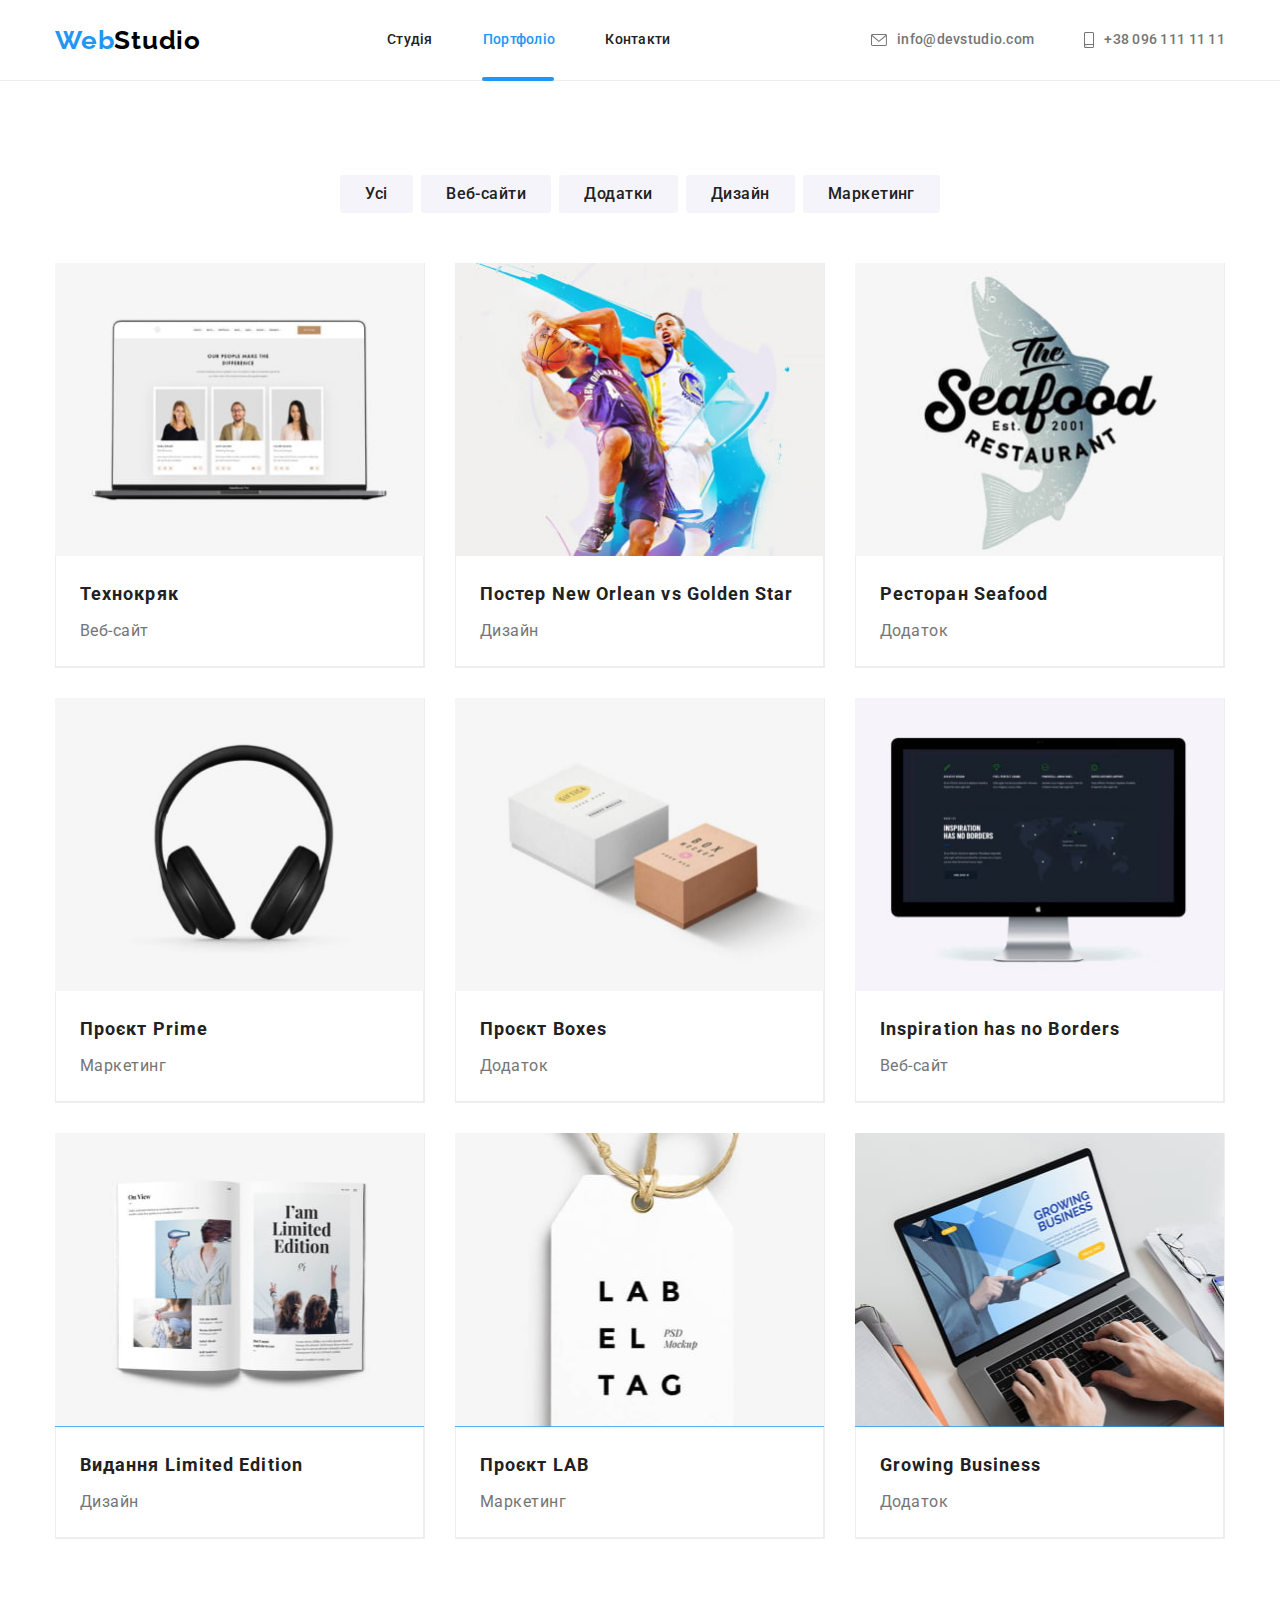
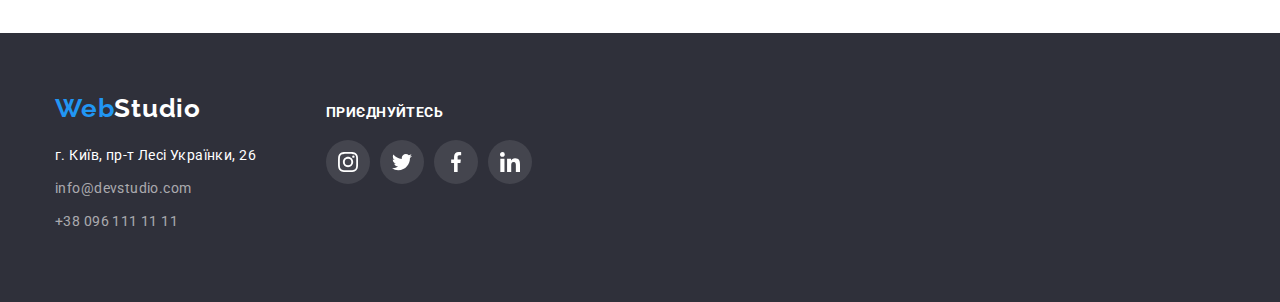
==== portfolio.html @ 69a60089 "перенесення даних" ====
<!DOCTYPE html>
<html lang="uk">
<head>
    <meta charset="UTF-8">
    <meta http-equiv="X-UA-Compatible" content="IE=edge">
    <meta name="viewport" content="width=device-width, initial-scale=1.0">
    <link rel="preconnect" href="https://fonts.googleapis.com">
    <link rel="preconnect" href="https://fonts.gstatic.com" crossorigin>
    <link href="https://fonts.googleapis.com/css2?family=Raleway:wght@700&family=Roboto:wght@400;500;700;900&display=swap" rel="stylesheet">
    <link rel="stylesheet" href="https://cdnjs.cloudflare.com/ajax/libs/modern-normalize/1.1.0/modern-normalize.min.css" integrity="sha512-wpPYUAdjBVSE4KJnH1VR1HeZfpl1ub8YT/NKx4PuQ5NmX2tKuGu6U/JRp5y+Y8XG2tV+wKQpNHVUX03MfMFn9Q==" crossorigin="anonymous" referrerpolicy="no-referrer" />
    <link rel="stylesheet" href="css/style.css">
    <title>Portfolio</title>
</head>
<body>
     <!--site header-->
     <header class="page-header">
      <div class="container main-nav">
         <nav class="nav">
            <a href="./index.html" class="logo">
                <span class="accent">Web</span>Studio
            </a>
            <ul class="site-nav list">
                <li class="item"><a href="./index.html" class="link">Студія</a></li>
                <li class="item"><a href="" class="link current">Портфоліо</a></li>
                <li class="item"><a href="" class="link">Контакти</a></li>
            </ul>  
        </nav> 
        <ul class="auth-nav list">
         <li class="item"><a href="mailto:info@devstudio.com" class="link"><svg class="conect-icon" width="16" height="12"><use href="./img/icons.svg#icon-email"></use></svg>info@devstudio.com</a></li>
         <li class="item"><a href="tel:+380961111111" class="link"><svg class="conect-icon" width="10" height="16"><use href="./img/icons.svg#icon-smartphone"></use></svg>+38 096 111 11 11</a></li>
        </ul>
      </div>  
     </header> 
    <!--portfolio-->
 <main>
    <section class="visually">
      <div class="container">
            <h1 class="visually-hidden">портфоліо</h1>
         <ul class="list buttons">
          <li class="item"><button type="button" class="button">Усі</button></li>
          <li class="item"><button type="button" class="button">Веб-сайти</button></li>
          <li class="item"><button type="button" class="button">Додатки</button></li>
          <li class="item"><button type="button" class="button">Дизайн</button></li>
          <li class="item"><button type="button" class="button">Маркетинг</button></li>
         </ul>
         <ul class="works list">
            <li class="item">
               <a href="#" class="items product">
                <div class="description">
                <img src="img/imgp1.jpeg" alt="Технокряк" width="370">
                  <p class="text-description">Ресурс пропонує комплексні пропозиції з різним рівнем функціоналу та сервісів. Все це дозволить відвідувачу отримати вичерпні відомості про компанію чи приватну особу.</p>
                </div>
                <div class="features">
                  <h2 class="title fotos">Технокряк</h2>
                  <p class="text">Веб-сайт</p>
                </div>
               </a> 
            </li>
            <li class="item">
               <a href="#" class="items product">
                <div class="description">
                <img src="img/imgp2.jpeg" alt="Постер New Orlean vs Golden Star" width="370">
                  <p class="text-description">Ресурс пропонує комплексні пропозиції з різним рівнем функціоналу та сервісів. Все це дозволить відвідувачу отримати вичерпні відомості про компанію чи приватну особу.</p>
                </div>
                  <div class="features">
                  <h2 class="title fotos">Постер New Orlean vs Golden Star</h2>
                  <p class="text">Дизайн</p>
                </div>
               </a> 
            </li>
            <li class="item">
               <a href="#" class="items product">
                <div class="description">
                <img src="img/imgp3.jpeg" alt="Ресторан Seafood" width="370">
                  <p class="text-description">Ресурс пропонує комплексні пропозиції з різним рівнем функціоналу та сервісів. Все це дозволить відвідувачу отримати вичерпні відомості про компанію чи приватну особу.</p>
                </div>
                  <div class="features">
                  <h2 class="title fotos">Ресторан Seafood</h2>
                <p class="text">Додаток</p>
                </div>
               </a>  
            </li>
            <li class="item">
               <a href="#" class="items product">
                <div class="description">
                <img src="img/imgp4.jpeg" alt="Проєкт Prime" width="370">
                  <p class="text-description">Ресурс пропонує комплексні пропозиції з різним рівнем функціоналу та сервісів. Все це дозволить відвідувачу отримати вичерпні відомості про компанію чи приватну особу.</p>
                </div>
                  <div class="features">
                  <h2 class="title fotos">Проєкт Prime</h2>
                <p class="text">Маркетинг</p>
                </div>
               </a> 
            </li>
            <li class="item">
               <a href="#" class="items product">
                <div class="description">
                <img src="img/imgp5.jpeg" alt="Проєкт Boxes" width="370">
                  <p class="text-description">Ресурс пропонує комплексні пропозиції з різним рівнем функціоналу та сервісів. Все це дозволить відвідувачу отримати вичерпні відомості про компанію чи приватну особу.</p>
                </div>
                  <div class="features">
                  <h2 class="title fotos">Проєкт Boxes</h2>
                <p class="text">Додаток</p>
                </div>
               </a> 
            </li>
            <li class="item">
               <a href="#" class="items product">
                <div class="description">
                <img src="img/imgp6.jpeg" alt="Inspiration has no Borders" width="370">
                  <p class="text-description">Ресурс пропонує комплексні пропозиції з різним рівнем функціоналу та сервісів. Все це дозволить відвідувачу отримати вичерпні відомості про компанію чи приватну особу.</p>
                </div>
                  <div class="features">
                  <h2 class="title fotos">Inspiration has no Borders</h2>
                <p class="text">Веб-сайт</p>
                </div>
               </a> 
            </li>
            <li class="item">
               <a href="#" class="items product">
                <div class="description">
                <img src="img/imgp7.jpeg" alt="Видання Limited Edition" width="370">
                  <p class="text-description">Ресурс пропонує комплексні пропозиції з різним рівнем функціоналу та сервісів. Все це дозволить відвідувачу отримати вичерпні відомості про компанію чи приватну особу.</p>
                </div>
                  <div class="features">
                  <h2 class="title fotos">Видання Limited Edition</h2>
                <p class="text">Дизайн</p>
                </div>
               </a> 
            </li>
            <li class="item">
               <a href="#" class="items product">
                <div class="description">
                <img src="img/imgp8.jpeg" alt="Проєкт LAB" width="370">
                  <p class="text-description">Ресурс пропонує комплексні пропозиції з різним рівнем функціоналу та сервісів. Все це дозволить відвідувачу отримати вичерпні відомості про компанію чи приватну особу.</p>
                </div>
                  <div class="features">
                  <h2 class="title fotos">Проєкт LAB</h2>
                <p class="text">Маркетинг</p>
                </div>
               </a> 
            </li>
            <li class="item">
               <a href="#" class="items product">
                <div class="description">
                <img src="img/imgp9.jpeg" alt="Growing Business" width="370">
                  <p class="text-description">Ресурс пропонує комплексні пропозиції з різним рівнем функціоналу та сервісів. Все це дозволить відвідувачу отримати вичерпні відомості про компанію чи приватну особу.</p>
                </div>
                  <div class="features">
                  <h2 class="title fotos">Growing Business</h2>
                <p class="text">Додаток</p>
                </div>
               </a> 
            </li>
        </ul>
      </div>
    </section>
 </main>
 <!--site footer-->
 <footer class="footer">
   <div class="container footer-container">
       <div class="contacts">
           <a href="./index.html" class="logo logofooter"><span class="accent">Web</span>Studio</a>
   <address class="box">
      <ul class="address">
          <li class="item"><a href="https://goo.gl/maps/CPtrU1FHBa2aNyZL9" target="_blank" rel="noopener noreferrer nofollow" class="title link">г. Київ, пр-т Лесі
              Українки, 26</a></li>
          <li class="item"><a href="mailto:info@devstudio.com" class="link">info@devstudio.com</a></li>
          <li class="item"><a href="tel:+380961111111" class="link">+38 096 111 11 11</a></li>
      </ul>
   </address>   
       </div>
       <div class="socials">
           <p class="title">приєднуйтесь</p>
           <ul class="footer-icon">
               <li class="item"> <a href="" class="link"><svg class="icons" width="20" height="20">
                   <use href="./img/icons.svg#icon-instagram"></use>
               </svg></a></li>
               <li class="item"><a href="" class="link"><svg class="icons" width="20" height="20">
                   <use href="./img/icons.svg#icon-twitter"></use>
               </svg></a></li>
               <li class="item"><a href="" class="link"><svg class="icons" width="20" height="20">
                   <use href="./img/icons.svg#icon-facebook"></use>
               </svg></a></li>
               <li class="item"><a href="" class="link"><svg class="icons" width="20" height="20">
                   <use href="./img/icons.svg#icon-linkedin"></use>
               </svg></a></li>
           </ul>
       </div>
</div>
</footer>
</body>
</html>
---- css/style.css ----
:root {
    --primary-text-color: #212121;
    --title-text-collor: #757575;
    --title-hero-color: #2F303A;
    --primary-white-color: #FFFFFF;
    --akcent-color: #2196F3;
    --logo-color: #000000;
    --section-color: #F5F4FA;
    --adress-link-color: rgba(255, 255, 255, 0.6);
    --active-button-color: #188CE8;
    --border-header-color: #ECECEC;
    --box-shadow-color: rgba(0, 0, 0, 0.15);
    --border-works-color: #EEEEEE;
    --color-icon: #AFB1B8;
}

html {
    box-sizing: border-box;  
}

*,
*::before,
*::after {
  box-sizing: inherit;
}

* {
    margin: 0;
    padding: 0;
    list-style: none;
    box-sizing: border-box;
}

body {
    background-color: var(--primary-white-color);
    font-family: 'Roboto', sans-serif;
    color: var(--primary-text-color);

    margin: 0;
}

img {
    display: block;
    max-width: 100%;
    height: auto;
  }

.list {
    list-style: none;
    padding: 0;
    margin: 0;
}

header {
    border-bottom: 1px solid var(--border-header-color);
}

h1, h2, h3, h4, h5, h6 {
    margin: 0;
}

.container {
    width: 1200px;
    padding-left: 15px;
    margin: 0 auto;
    padding-right: 15px;
}

.box {
    margin: 0 auto;
}

/* Main nav */

.main-nav {
    display: flex;
    align-items: center;
}

.picture {
    max-width: 1600px;
    height: 600px;
    margin-left: auto;
    margin-right: auto;
    background-image: linear-gradient(rgba(47, 48, 58, 0.4), rgba(47, 48, 58, 0.4)), url('../img/Imgi1.jpeg');
    background-position: center; 
}

/* Logo */

.logo {
     margin-right: 93px; 

    color: var(--logo-color);
    font-family: 'Raleway', sans-serif; 

    font-weight: 700;
    font-size: 26px;
    line-height: 1.19;
    letter-spacing: 0.03em;
    text-decoration: none;
}
.accent {
    color: var(--akcent-color);
}

/* site nav */
.nav {
    display: flex;
    align-items: center;
}

.site-nav {
    display: flex;
    margin-left: 93px;
}

.site-nav .link {
    position: relative;
    display: block;
    padding-top: 32px;
    padding-bottom: 32px;

    color: var(--primary-text-color);

    font-weight: 500;
    font-size: 14px;
    line-height: 1.14;
    letter-spacing: 0.02em;
    text-decoration: none;

    transition: color 250ms cubic-bezier(0.4, 0, 0.2, 1);
}

.site-nav .link:hover,
.site-nav .link:focus {
    color: var(--akcent-color);
}

.site-nav .current {
    color: var(--akcent-color);
}

.current::after {
    content: '';

    position: absolute;
    left: 0;
    bottom: 0;

    display: block;
    width: 100%;
    height: 4px;
    background: var(--akcent-color);
    border-radius: 2px;
    margin: -1px;

    /* opacity: 0; */
    transition: opacity 250ms cubic-bezier(0.4, 0, 0.2, 1);
}

/* .site-nav .link:hover::after {
    opacity: 1;
} */

.auth-nav {
    display: flex;
    margin-left: auto;
}

.auth-nav .item + .item {
    margin-left: 50px;
}

.auth-nav .link {
    display: flex;
    color: var(--title-text-collor);
    align-items: center;
    font-weight: 500;
    font-size: 14px;
    line-height: 1.14;
    letter-spacing: 0.02em;
    text-decoration: none;
    padding-top: 32px;
    padding-bottom: 32px;

    transition: color 250ms cubic-bezier(0.4, 0, 0.2, 1);
}

.auth-nav .link:hover,
.auth-nav .link:focus {
    color: var(--akcent-color);
}  

.site-nav .item + .item {
    margin-left: 50px;
}

.conect-icon {
    margin-right: 10px;
    fill: currentColor;

    transition: background-color 250ms cubic-bezier(0.4, 0, 0.2, 1);
}

.conect-icon:hover, 
.conect-icon:focus {
    color: var(--akcent-color);
} 

/* Hero */

.hero {
    background-color: var(--title-hero-color);
    text-align: center;
    padding: 200px 0;
    list-style: none;
    outline: 2px solid var(--title-hero-color);
}

.hero-title {
    margin-top: 0;
    margin-bottom: 30px;
    max-width: 696px;
    margin-left: auto;
    margin-right: auto;

    color: var(--primary-white-color);

    font-weight: 900;
    font-size: 44px;
    line-height: 1.36;
    text-align: center;
    letter-spacing: 0.06em;
    text-transform: uppercase;
}

/* Section */ 

.section {
    padding-top: 0;
    padding-bottom: 94px;
}
.inner {
    background-color: var(--section-color);
    margin: 0 auto;
    padding-bottom: 94px;
    padding-top: 94px;
}

.section-title {
    padding-top: 0;
    margin-bottom: 50px;
    text-align: center;
    flex-wrap: wrap;

    color: var(--primary-text-color);
    
    font-weight: 700;
    font-size: 36px;
    line-height: 1.17;
    
    letter-spacing: 0.03em;
}

.image-link {
    position: relative;
}

.image-text {
    display: flex;
    justify-content: center;
    align-items: center;
    position: absolute;
    width: 100%;
    height: 70px;
    

    font-family: 'Roboto', sans-serif;
    font-weight: 700;
    font-size: 14px;
    bottom: 0;
    right: 0;
    line-height: 16px;
    letter-spacing: 0.03em;
    text-transform: uppercase;

    background-color: rgba(47, 48, 58, 0.8);
    color: var(--primary-white-color);
    
}

/* Aside */

.aside {
    display: flex;
    align-items: center;
    justify-content: center;
    margin-top: 16px;
    gap: 10px;
}

.aside .item {
    display: flex;
    width: 44px;
    height: 44px;
} 

.aside .link {
    display: flex;
    width: 100%;
    height: 100%;
    color: var(--color-icon);
    border-radius: 50%;
    background-size: contain;
    align-items: center;
    justify-content: center;

    transition: background-color 250ms cubic-bezier(0.4, 0, 0.2, 1);
}

.icon {
    fill: currentColor;
    transition: background-color 250ms cubic-bezier(0.4, 0, 0.2, 1), fill 250ms;
}

.aside .link:hover,
.aside .link:focus {
    color: var(--primary-white-color);
    background-color: var(--akcent-color);
}  

.icon-link {
    transition: background-color 250ms cubic-bezier(0.4, 0, 0.2, 1), fill 250ms;
}

.icon-link:hover,
.icon-link:focus {
    color: var(--primary-white-color);
} 

.caption {
    padding-top: 94px;
}

.imgs {
    display: flex;
    gap: 30px;
}

/* Visually */

.visually {
    padding-top: 94px;
    padding-bottom: 94px;
}

.visually-hidden {
    position: absolute;
     white-space: nowrap;
     width: 1px;
     height: 1px;
     overflow: hidden;
     border: 0;
     padding: 0;
     clip: rect(0 0 0 0);
     clip-path: inset(50%);
     margin: -1px;
   }   

/* Features */

.feature-list {
    display: flex;
    gap: 30px;
}

.feature-list .item {
    flex-basis: calc((100% - 90px) / 4);
}

.feature-list .title {
    margin-bottom: 10px;

    color: var(--primary-text-color);

    font-weight: 700;
    font-size: 14px;
    line-height: 1.17;
    text-transform: uppercase;
}

.feature-list .text {
    color: var(--title-text-collor);

    font-size: 14px;
    line-height: 1.71;
    letter-spacing: 0.03em;
}

.thumb {
    width: 270px;
    height: 120px;
    background-color: var(--section-color);
    margin-bottom: 30px;
}

.thumb-icon {
   margin: 25px 100px;
}

/* Work */
.work-list .title {
    color: var(--primary-text-color);

    font-weight: 500;
    font-size: 16px;
    line-height: 1.17;
    text-align: center;
    letter-spacing: 0.03em;
}

.work-list .text {
    color: var(--title-text-collor);

    font-size: 16px;
    line-height: 1.17;
    text-align: center;
    letter-spacing: 0.03em;
}

.work-list .item {
    background-color: var(--primary-white-color);
    flex-basis: calc((100% - 90px) / 4);
}

.icon-link {
    fill: currentColor;
}

.team {
    gap: 30px;
    display: flex;
} 
.benefits {
    padding-top: 30px;
    padding-bottom: 30px;
    border-left: 1px solid var(--border-works-color);
    border-right: 1px solid var(--border-works-color);
    border-bottom: 1px solid var(--border-works-color); 
    border-radius: 0px 0px 4px 4px;
}

.benefits .title {
    margin-bottom: 10px;
}

/* Button */

.button {
    border: none;
    border-radius: 4px;
    color: var(--primary-white-color);
    background-color: var(--akcent-color);

    font-family: inherit;
    cursor: pointer;
    font-weight: 700;
    font-size: 16px;
    line-height: 1.88;
    display: flex;
    align-items: center;
    text-align: center;
    letter-spacing: 0.06em;

    display: inline-block;
    padding: 10px 32px;  
    min-width: 216px;
    vertical-align: bottom;

    transition: background-color 250ms cubic-bezier(0.4, 0, 0.2, 1);
}

.button:hover,
.button:focus {
    color: var(--primary-white-color);
    background-color: var(--active-button-color);
    box-shadow: 0px 4px 4px var(--box-shadow-color);
}

.list .button {
    color: var(--primary-text-color);
    background-color: var(--section-color);

    font-family: inherit;
    cursor: pointer;
    font-weight: 500;
    font-size: 16px;
    line-height: 1.62;
    text-align: center;
    letter-spacing: 0.03em;

    display: inline-block;
    border-style: none;
    padding: 6px 25px;
    min-width: 73px;
    border-radius: 3px;
    vertical-align: bottom;

    transition: background-color 250ms cubic-bezier(0.4, 0, 0.2, 1), color 250ms cubic-bezier(0.4, 0, 0.2, 1);
}

.list .button:hover,
.list .button:focus {
    display: inline-block;
    color: var(--primary-white-color);
    background-color: var(--akcent-color);

    border-radius: 4px;
    }

.backdrop {
    position: fixed;
    top: 0;
    left: 0;
    width: 100%;
    height: 100%;
    background-color: rgba(0, 0, 0, 0.2);

    transition: opacity 250ms cubic-bezier(0.4, 0, 0.2, 1), visibility 250ms cubic-bezier(0.4, 0, 0.2, 1);
}  

.backdrop.is-hidden {
    opacity: 0;
    pointer-events: none;
}

.modal {
    position: absolute;
    top: 50%;
    left: 50%;
    transform: translate(-50%, -50%);

    min-height: 581px;
    min-width: 528px;

    background:var(--primary-white-color);
    box-shadow: 0px 1px 3px rgba(0, 0, 0, 0.12), 0px 1px 1px rgba(0, 0, 0, 0.14), 0px 2px 1px rgba(0, 0, 0, 0.2);
    border-radius: 4px;

    transition: transform 250ms cubic-bezier(0.4, 0, 0.2, 1), opacity 250ms cubic-bezier(0.4, 0, 0.2, 1); 
}

.modal-icon {
    position: absolute;
    top: 8px;
    right: 8px;
}

.modal-text {
    font-family: 'Roboto', sans-serif;
    font-weight: 700;
    font-size: 20px;
    line-height: 23px;
    text-align: center;
    letter-spacing: 0.03em;

    color: var(--primary-text-color);
   
    margin: 40px 12px 40px 40px;
}

.input {
    padding: 8px;
    font-family: inherit;
  }
  
  .label {
    display: flex;
    flex-direction: column;
    position: absolute;
    margin-bottom: 8px;
  }

.modal-button {
    position: absolute;
    display: inline-flex;
    font-size: inherit;
    cursor: pointer;
    padding: 10px 52px;

    border: none;
    color: var(--primary-white-color);
    background-color: var(--akcent-color);
    box-shadow: 0px 4px 4px rgba(0, 0, 0, 0.15);
    border-radius: 4px;
    transition: background-color 250ms cubic-bezier(0.4, 0, 0.2, 1);
}  
  
.modal-button:hover,
.modal-button:focus {
    background-color: var(--active-button-color);
  }
   
.buttons {
    display: flex;
    margin-bottom: 50px;
    justify-content: center;
    border: none;
}    

.buttons .item + .item {
    margin-left: 8px;
}

.current {
    justify-content: center;
    display: flex;
    align-items: center;
} 

/* Works */
.works {
    display: flex;
    flex-wrap: wrap;
    gap: 30px;
}

.works .title {
    color: var(--primary-text-color);
    
    font-weight: 700;
    font-size: 18px;
    line-height: 2;
    letter-spacing: 0.06em;
    text-decoration: none;
}

.works .text {
    color: var(--title-text-collor);

    font-size: 16px;
    line-height: 1.88;
    letter-spacing: 0.03em;
    text-decoration: none;
}

.works .item {
     width: calc((100% - 60px) / 3);

    display: inline-block;
   
    border-right: 1px solid var(--border-works-color);
    border-bottom: 1px solid var(--border-works-color);  
    padding-right: auto;
    padding-left: auto;
}

.works .items:hover,
.works .items:focus {
    box-shadow: 0px 1px 1px rgba(0, 0, 0, 0.12), 0px 4px 4px rgba(0, 0, 0, 0.06), 1px 4px 6px rgba(0, 0, 0, 0.16);
}

.features {
    padding: 20px 24px;
    border-left: 1px solid var(--border-works-color);
    border-right: 1px solid var(--border-works-color);
    border-bottom: 1px solid var(--border-works-color); 
}

.fotos {
    margin-bottom: 4px;
}

.works .item:nth-last-child(-n + 3) {
    margin-bottom: 0;
} 

.works .items {
    display: block;
    text-decoration: none; 

    transition: background-color 250ms cubic-bezier(0.4, 0, 0.2, 1);
}

.description {
    overflow: hidden;
    position: relative;
    transition: transform 250ms cubic-bezier(0.4, 0, 0.2, 1);
}

.text-description {
    position: absolute;
    padding: 63px 24px;
  
    bottom: 0;
    right: 0;

    font-family: 'Roboto', sans-serif;
    font-weight: 400;
    font-size: 18px;
    line-height: 28px;
    /* or 156% */
    letter-spacing: 0.03em;
    text-transform: none;
   
    color: var(--primary-white-color);
     /* opacity: 0;  */
     transform: translateY(100%);
    

     transition: transform 250ms cubic-bezier(0.4, 0, 0.2, 1);
}

.description::before {
    display: inline-block;
    position: absolute;
    content: '';
    top: 0;
    left: 0;
    width: 100%;
    height: 100%;
    background: rgba(33, 150, 243, 0.9);
    /* opacity: 0; */
    transform: translateY(100%);

    transition: transform 250ms cubic-bezier(0.4, 0, 0.2, 1);
}

.product {
    transition: transform 250ms cubic-bezier(0.4, 0, 0.2, 1);
}

.product:hover .description::before {
    transform: translateY(0);
    transition: transform 250ms cubic-bezier(0.4, 0, 0.2, 1);
}

.product:hover .text-description {
    transform: translateY(0);
    transition: transform 250ms cubic-bezier(0.4, 0, 0.2, 1);
}

.text-description:hover {
    opacity: 1;
}

.description:hover::before {
    opacity: 1;
}



/* Customers */

.customer {
    padding-top: 94px;
}

.customers {
    display: flex;
    align-items: center;
    justify-content: center;
    gap: 30px;
}

.customers .item {
    display: flex;
    width: 170px;
    height: 92px;
   
    border: 1px solid #AFB1B8;
    border-radius: 4px;

    transition: background-color 250ms cubic-bezier(0.4, 0, 0.2, 1);
}

.customers .link { 
    display: flex;
    width: 100%;
    height: 100%;
    color: var(--color-icon);
    background-size: contain;
    align-items: center;
    justify-content: center;

    transition: background-color 250ms cubic-bezier(0.4, 0, 0.2, 1);
}

.customers .item:hover,
.customers .item:focus {
    width: 170px;
    height: 92px;
   
    border: 1px solid var(--akcent-color);
}   

.customers .link:hover,
.customers .link:focus {
    color: var(--akcent-color);

}



/* Footer */

.footer-container {
    display: flex;
    align-items: baseline;
}

.contacts {
    align-items: baseline;
}

.logofooter {
    display: inline-block;
    margin-right: 0;
    margin-bottom: 20px;
}

.footer {
    padding-top: 60px;
    padding-bottom: 60px;
    margin-right: auto;
    align-items: baseline;
    display: flex;

    background: var(--title-hero-color);
}

.footer .logo {
    color: var(--primary-white-color);
}

.logo .accent {
    color: var(--akcent-color);
}

.address {
    list-style: none;
}

.address .link {
    color: var(--adress-link-color); 

    font-weight: 400;
    font-size: 14px;
    line-height: 1.71;
    letter-spacing: 0.03em;
    text-decoration: none;

    transition: color 250ms cubic-bezier(0.4, 0, 0.2, 1);
}

.address .link:hover,
.address .link:focus {
    color: var(--akcent-color);
}  

.address .title {
    color: var(--primary-white-color);
   
    font-size: 14px;
    line-height: 1.71;
    letter-spacing: 0.03em;
    text-decoration: none;
}

.address .item {
    margin-bottom: 9px;
}

.socials {
    align-items: baseline;
    margin-top: 0;
    margin-right: auto;
    margin-left: 70px;
}

.footer-icon {
    display: flex;
    padding: 0;
    margin: 0;
    list-style: none;
    align-items: center;
    justify-content: center;
    gap: 10px;
}

.socials .title {
    color: var(--primary-white-color);
    font-weight: 700;
    font-size: 14px;
    line-height: 16px;
    letter-spacing: 0.03em;
    text-transform: uppercase;
    margin-bottom: 20px;
}

.footer-icon .item {
    display: flex;
    width: 44px;
    height: 44px;
    
}

.footer-icon .link {
    display: flex;
    padding: 0;
    border: none;
    width: 100%;
    height: 100%;
    color: var(--primary-white-color);
    border-radius: 50%;
    background: rgba(255, 255, 255, 0.1);
   
    gap: 10px;
    background-size: contain;
    align-items: center; 
    justify-content: center; 

    transition: background-color 250ms cubic-bezier(0.4, 0, 0.2, 1);
}

.icons {
    fill: currentColor;
    transition: background-color 250ms cubic-bezier(0.4, 0, 0.2, 1);
}

.footer-icon .link:hover,
.footer-icon .link:focus  {
    background-color: var(--akcent-color);
}

.icons:hover,
.icons:focus {
    color: var(--primary-white-color);
}

.box  {
    font-style: normal;
}
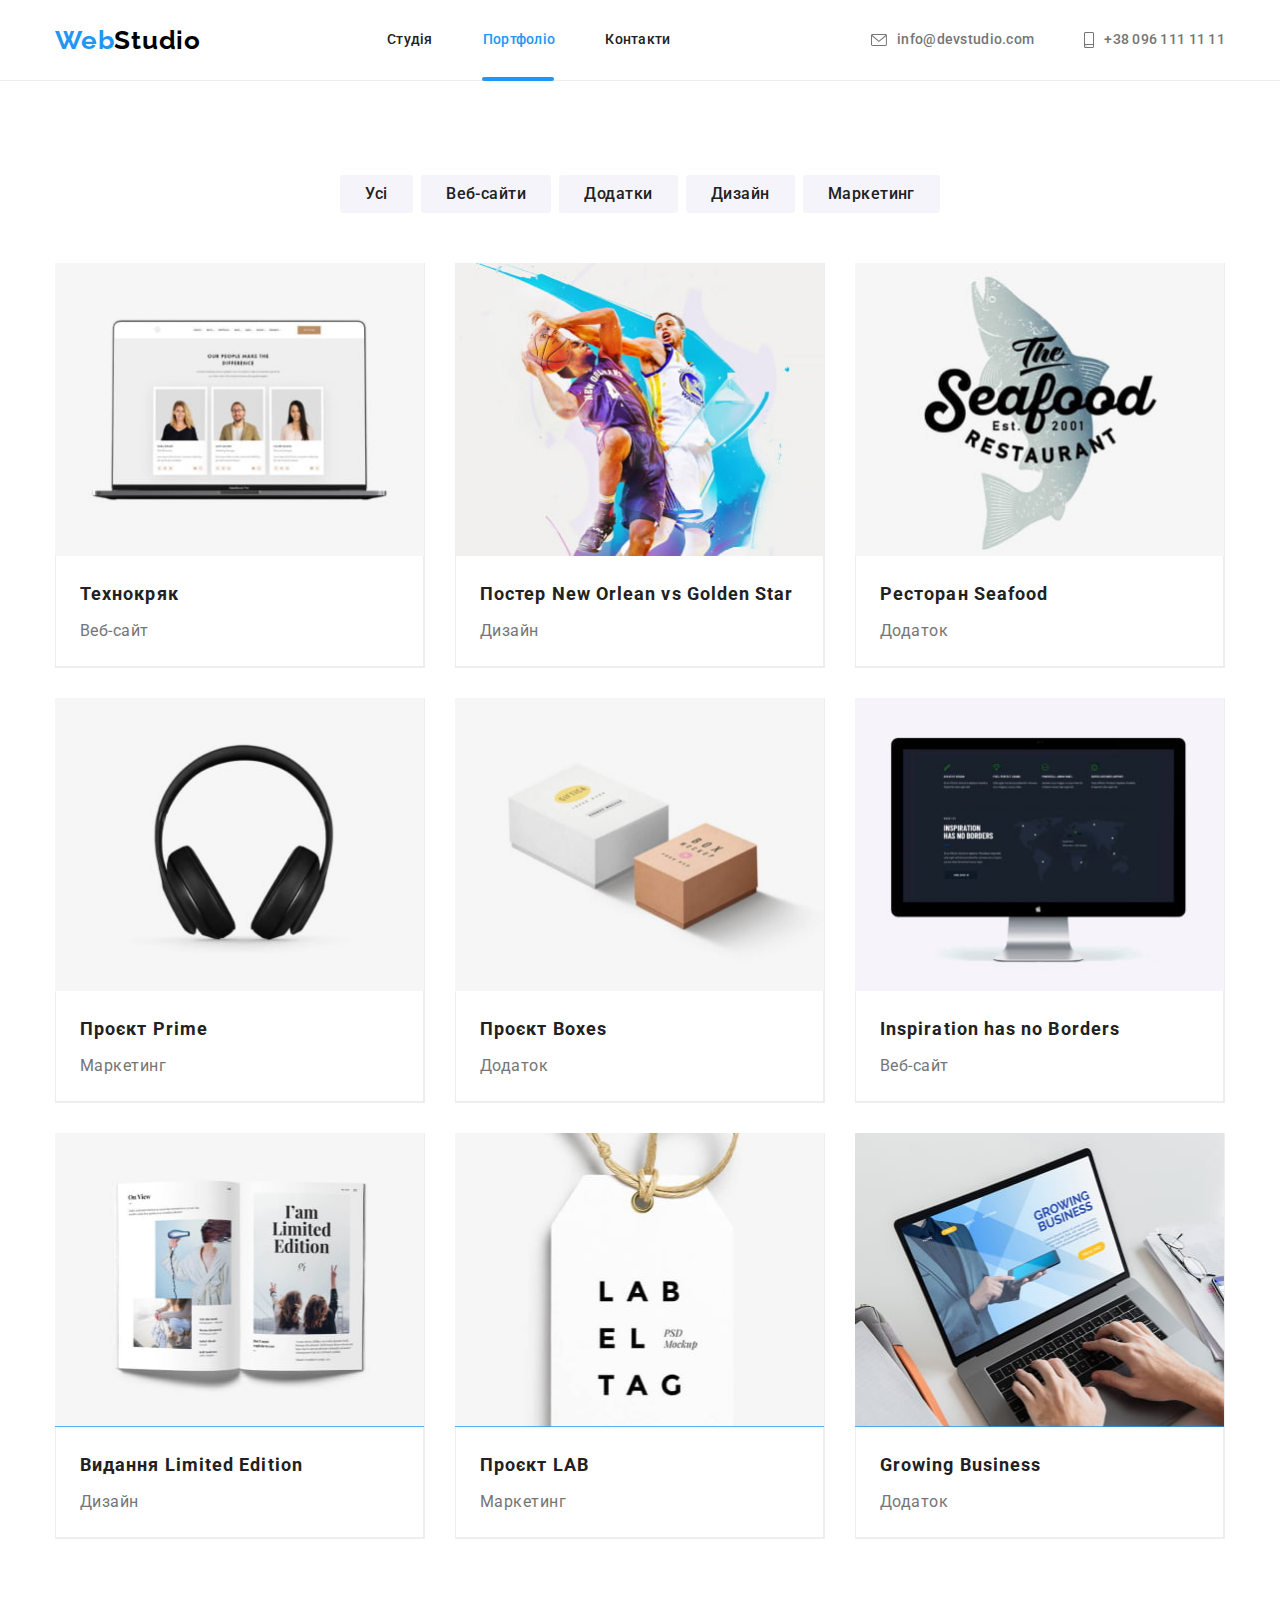
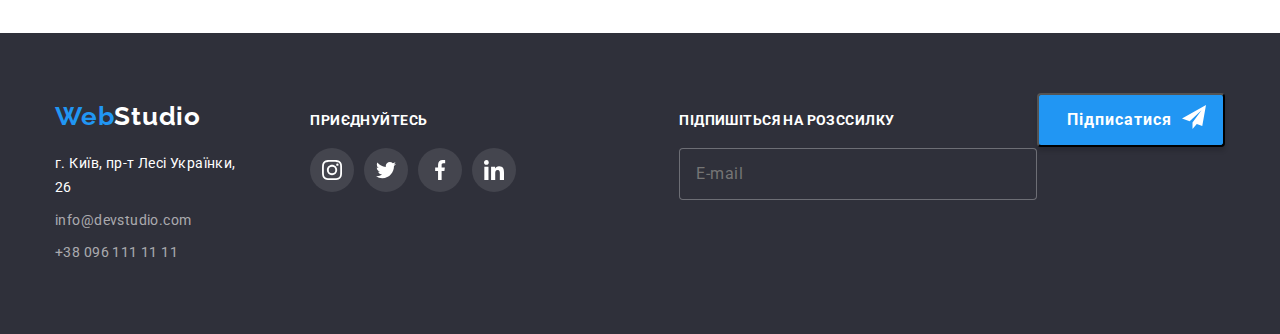
==== commit 43cc8e6c: "форма" ====
--- a/portfolio.html
+++ b/portfolio.html
@@ -187,6 +187,11 @@
                </svg></a></li>
            </ul>
        </div>
+       <div class="form-field socials">
+        <label class="title" for="email">підпишіться на розссилку</label>
+        <input class="form-email" type="email" name="email" id="email" placeholder="E-mail" />
+    </div>
+    <button type="submit" class="footer-button">Підписатися<svg class="footer-icons" width="24" height="24"><use href="./img/icons.svg#icon-icon-send"></use></svg></button>
 </div>
 </footer>
 </body>
--- a/css/style.css
+++ b/css/style.css
@@ -562,25 +562,120 @@
     font-weight: 700;
     font-size: 20px;
     line-height: 23px;
-    text-align: center;
     letter-spacing: 0.03em;
 
     color: var(--primary-text-color);
    
-    margin: 40px 12px 40px 40px;
-}
-
-.input {
-    padding: 8px;
-    font-family: inherit;
-  }
-  
-  .label {
+    margin-top: 40px;
+    margin-bottom: 40px;
+    margin-left: auto;
+    margin-left: auto;
+}
+
+.form {
+    width: 448px;
+    margin-left: auto;
+    margin-right: auto;
+}
+
+.form-field {
+    position: relative;
+    margin-bottom: 10px;
     display: flex;
     flex-direction: column;
+}
+
+.form-input {
+    width: 100%;
+    margin: 0;
+    padding: 11px;
+    padding-left: 42px;
+    border: 1px solid rgba(33, 33, 33, 0.2);
+    border-radius: 4px;
+    text-align: left;
+    font: inherit;
+    color: var(--primary-text-color);
+
+    transition: background-color 250ms cubic-bezier(0.4, 0, 0.2, 1);
+}
+
+.form-field textarea {
+    margin: 0;
+    padding: 12px 16px; 
+}
+
+.form-field textarea::placeholder {
+    font-family: 'Roboto', sans-serif;
+    font-style: normal;
+    font-weight: 400;
+    font-size: 12px;
+    line-height: 14px;
+    letter-spacing: 0.01em;
+
+    color: rgba(117, 117, 117, 0.5);
+}
+
+.form-label {
     position: absolute;
-    margin-bottom: 8px;
-  }
+    margin-bottom: 4px;
+    margin-left: 4px;
+    text-align: left;
+}
+
+.policy-link {
+    color: var(--akcent-color);
+}
+
+.forms-icon {
+    position: absolute;
+    top: 65%;
+    left: 12px;
+    transform: translateY(-50%); 
+    display: inline-block; 
+    fill: currentColor;
+}
+
+.forms-icon:hover, 
+.forms-icon:focus {
+    color: var(--akcent-color);
+}  
+
+.form-input:hover,
+.form-input:focus {
+    width: 448px;
+    height: 40px;
+   
+    border: 1px solid var(--akcent-color);
+}    
+
+.forms-icon {
+    transition: background-color 250ms cubic-bezier(0.4, 0, 0.2, 1);
+}
+
+.form-field:focus-within > .forms-icon {
+    color: var(--akcent-color);
+}
+
+.checkbox {
+    width: 16px;
+    height: 15px;
+    color: var(--primary-text-color);
+    border-radius: 2px;
+}
+
+.checkbox:checked {
+    width: 16px;
+    height: 16px;
+}
+
+.textarea {
+    resize: none;
+}  
+
+.comment {
+    margin: 0;
+    padding: 12px 16px; 
+}
 
 .modal-button {
     position: absolute;
@@ -941,4 +1036,50 @@
 
 .box  {
     font-style: normal;
+}
+
+.form-email {
+    width: 358px;
+    padding: 15px 16px;
+    font-family: 'Roboto', sans-serif;
+    font-weight: 400;
+    font-size: 16px;
+    line-height: 20px;
+     /* identical to box height, or 125% */
+    display: flex;
+    margin-left: 93px;
+    align-items: center;
+    letter-spacing: 0.03em;
+
+    background-color: var(--title-hero-color);
+    color: rgba(255, 255, 255, 0.6);
+    border: 1px solid rgba(255, 255, 255, 0.3);
+    border-radius: 4px;
+}
+
+.footer-button {
+    display: flex;
+    width: 200px;
+    color: var(--primary-white-color);
+    font-family: 'Roboto', sans-serif;
+    font-weight: 700;
+    font-size: 16px;
+    line-height: 30px;
+    /* identical to box height, or 188% */
+    padding: 10px 10px 10px 28px;
+    letter-spacing: 0.06em;
+    background-color: var(--akcent-color);
+    box-shadow: 0px 4px 4px rgba(0, 0, 0, 0.15);
+    border-radius: 4px;
+    transition: background-color 250ms cubic-bezier(0.4, 0, 0.2, 1);
+}
+
+.footer-button:hover,
+.footer-button:focus {
+    background-color: var(--active-button-color);
+}
+
+.footer-icons {
+    color: var(--primary-white-color);
+    margin-left: 10px;
 }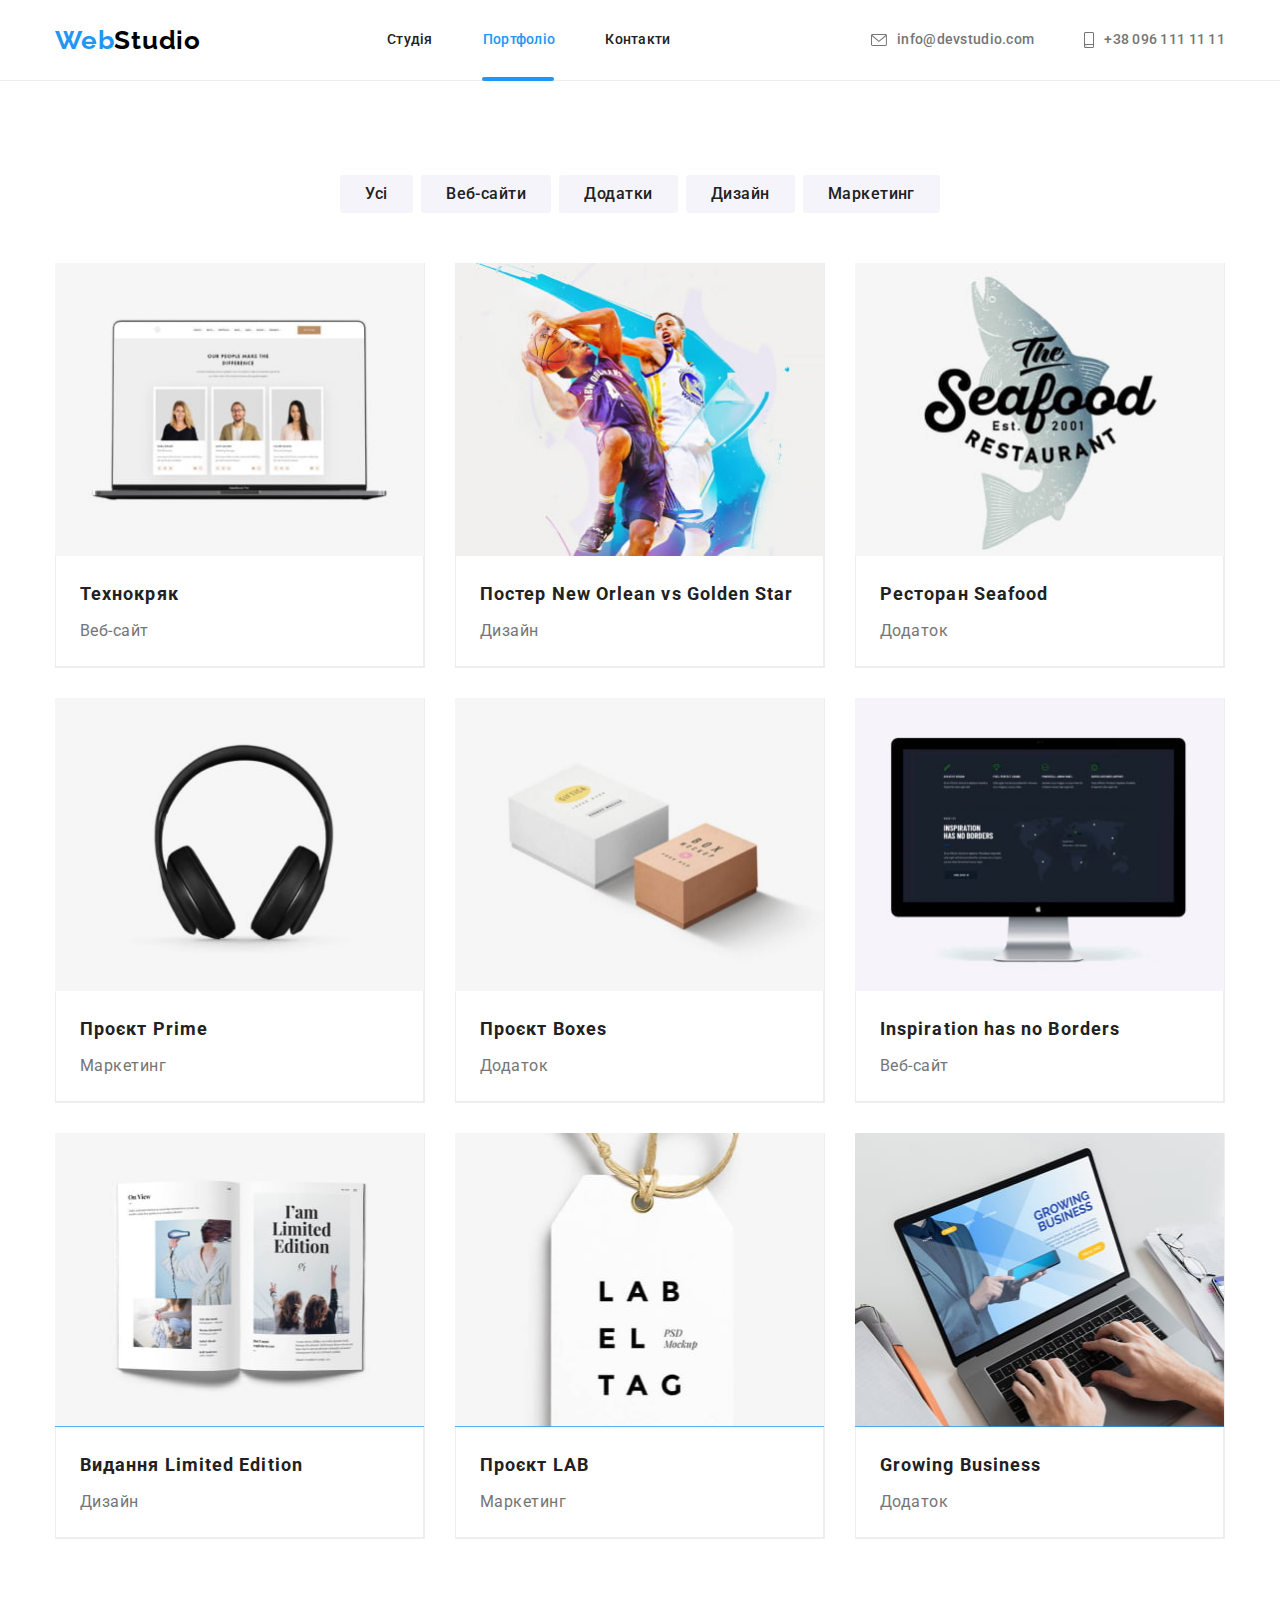
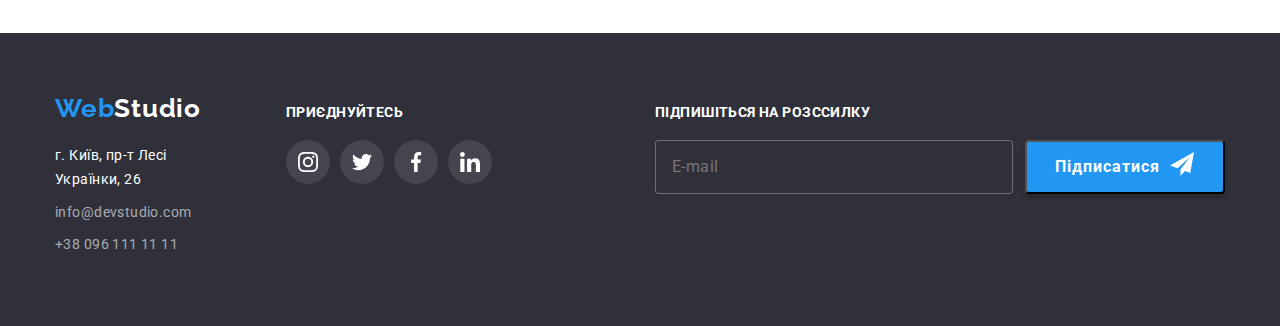
==== commit 82a12458: "вирівнювання футера" ====
--- a/portfolio.html
+++ b/portfolio.html
@@ -187,11 +187,15 @@
                </svg></a></li>
            </ul>
        </div>
-       <div class="form-field socials">
-        <label class="title" for="email">підпишіться на розссилку</label>
-        <input class="form-email" type="email" name="email" id="email" placeholder="E-mail" />
-    </div>
-    <button type="submit" class="footer-button">Підписатися<svg class="footer-icons" width="24" height="24"><use href="./img/icons.svg#icon-icon-send"></use></svg></button>
+       <div class="socials">
+        <label class="form-field title mailing" for="email">
+            підпишіться на розссилку
+        </label>
+        <form class="subscription">
+            <input class="form-email" type="email" name="email" id="email" placeholder="E-mail" />
+            <button type="submit" class="footer-button">Підписатися<svg class="footer-icons" width="24" height="24"><use href="./img/icons.svg#icon-icon-send"></use></svg></button>
+        </form>
+    </div>  
 </div>
 </footer>
 </body>
--- a/css/style.css
+++ b/css/style.css
@@ -985,6 +985,7 @@
 }
 
 .socials .title {
+    display: flex;
     color: var(--primary-white-color);
     font-weight: 700;
     font-size: 14px;
@@ -1071,6 +1072,7 @@
     background-color: var(--akcent-color);
     box-shadow: 0px 4px 4px rgba(0, 0, 0, 0.15);
     border-radius: 4px;
+    margin-left: 12px;
     transition: background-color 250ms cubic-bezier(0.4, 0, 0.2, 1);
 }
 
@@ -1082,4 +1084,16 @@
 .footer-icons {
     color: var(--primary-white-color);
     margin-left: 10px;
+}
+
+.subscription {
+    display: flex;
+}
+
+.mailing {
+    margin-left: 93px;
+}
+
+.form-button {
+    display: flexbox;
 }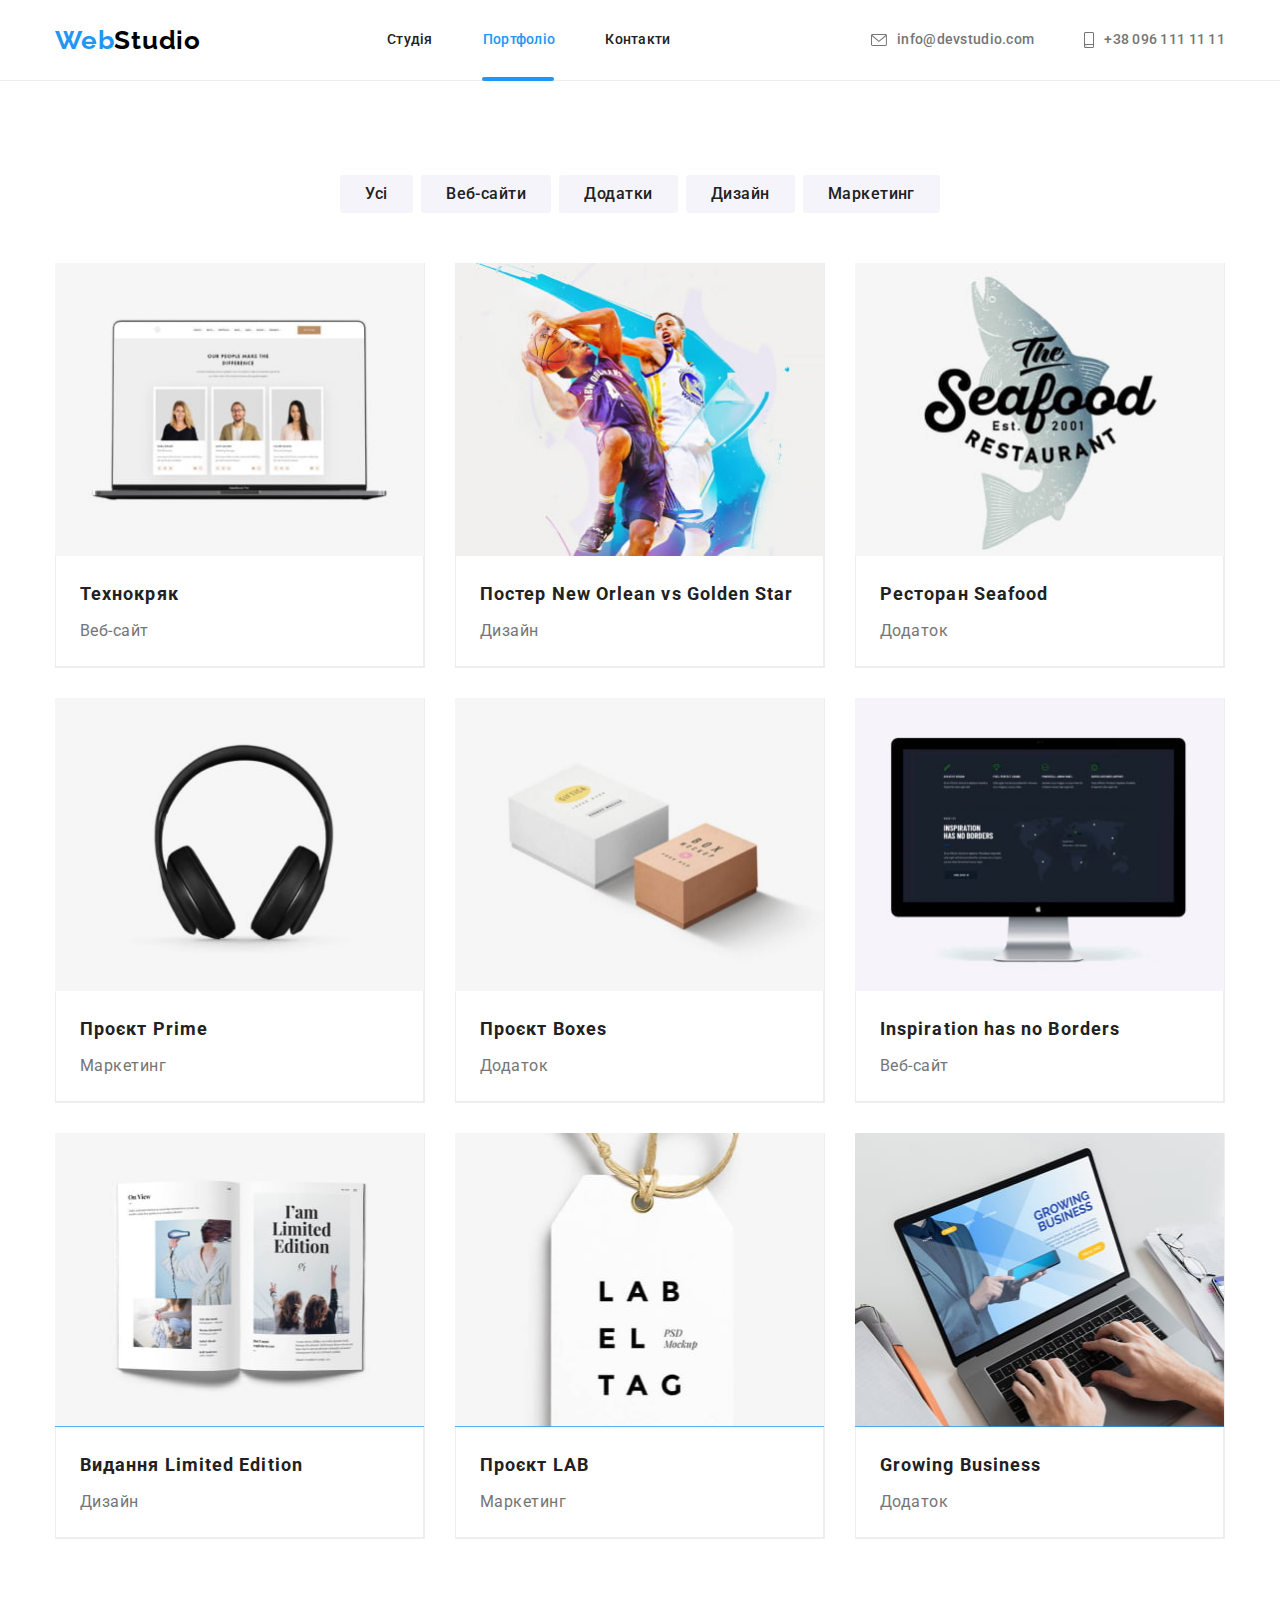
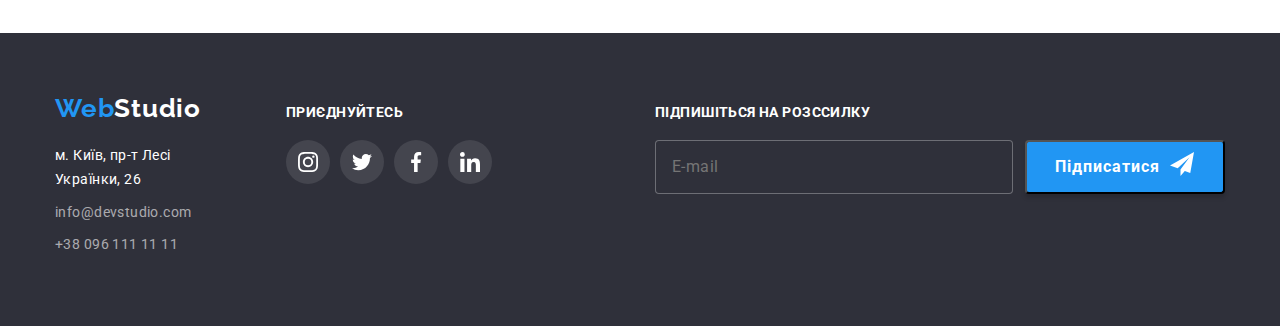
==== commit 8f11a4d9: "кнопка відправити" ====
--- a/portfolio.html
+++ b/portfolio.html
@@ -163,7 +163,7 @@
            <a href="./index.html" class="logo logofooter"><span class="accent">Web</span>Studio</a>
    <address class="box">
       <ul class="address">
-          <li class="item"><a href="https://goo.gl/maps/CPtrU1FHBa2aNyZL9" target="_blank" rel="noopener noreferrer nofollow" class="title link">г. Київ, пр-т Лесі
+          <li class="item"><a href="https://goo.gl/maps/CPtrU1FHBa2aNyZL9" target="_blank" rel="noopener noreferrer nofollow" class="title link">м. Київ, пр-т Лесі
               Українки, 26</a></li>
           <li class="item"><a href="mailto:info@devstudio.com" class="link">info@devstudio.com</a></li>
           <li class="item"><a href="tel:+380961111111" class="link">+38 096 111 11 11</a></li>
--- a/css/style.css
+++ b/css/style.css
@@ -537,6 +537,7 @@
 
 .modal {
     position: absolute;
+    padding: 40px;
     top: 50%;
     left: 50%;
     transform: translate(-50%, -50%);
@@ -566,10 +567,8 @@
 
     color: var(--primary-text-color);
    
-    margin-top: 40px;
-    margin-bottom: 40px;
     margin-left: auto;
-    margin-left: auto;
+    margin-bottom: 12px;
 }
 
 .form {
@@ -616,10 +615,19 @@
 }
 
 .form-label {
-    position: absolute;
+    text-align: left;
+    position: absolute; 
+    font-family: 'Roboto', sans-serif;  
+    font-weight: 400;
+    font-size: 12px;
+    line-height: 14px;
+    /* identical to box height */
+   letter-spacing: 0.01em;
+    color: var(--title-text-collor);
+
     margin-bottom: 4px;
     margin-left: 4px;
-    text-align: left;
+    
 }
 
 .policy-link {
@@ -665,7 +673,7 @@
 
 .checkbox:checked {
     width: 16px;
-    height: 16px;
+    height: 15px;
 }
 
 .textarea {
@@ -677,12 +685,43 @@
     padding: 12px 16px; 
 }
 
+.icon-checkbox {
+    display: block;
+    position: absolute;
+    left: 25px;
+    cursor: pointer;
+    border: 2px solid var(--primary-text-color);
+    fill: var(--primary-white-color);
+    background-color: var(--primary-white-color);
+    border-radius: 2px;
+}
+
+.checkbox:checked + .icon-checkbox {
+    background-color: var(--akcent-color);
+    border-color: var(--akcent-color);
+    background-size: contain;
+    background-origin: border-box;
+}
+
+.checkbox {
+    visibility: hidden;
+}
+
+.checkbox-label {
+    display: flex;
+}
+
 .modal-button {
-    position: absolute;
-    display: inline-flex;
+    display: flex;
+    justify-items: center;
+    align-items: center;
     font-size: inherit;
     cursor: pointer;
     padding: 10px 52px;
+    margin-left: auto;
+    margin-right: auto;
+    margin-top: 30px;
+    
 
     border: none;
     color: var(--primary-white-color);
@@ -1093,7 +1132,3 @@
 .mailing {
     margin-left: 93px;
 }
-
-.form-button {
-    display: flexbox;
-}